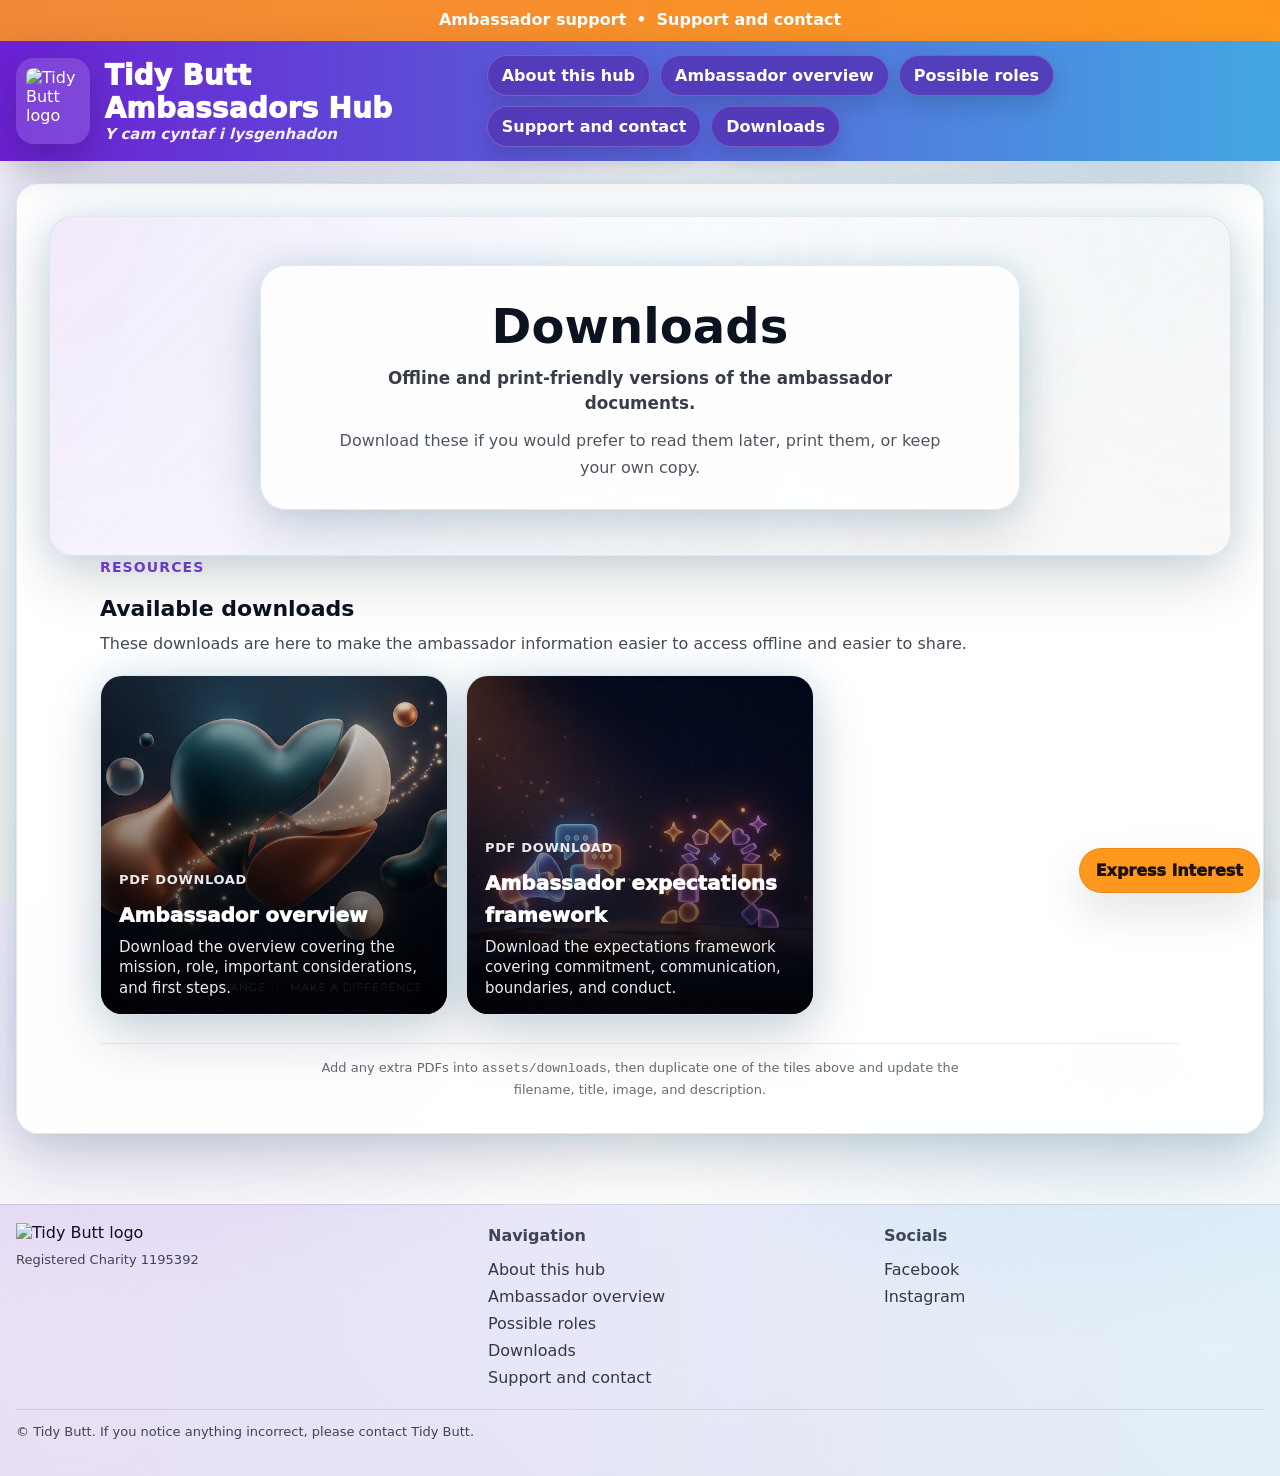
==== downloads/index.html @ c76aabf2 "Update index.html" ====
<!doctype html>
<html lang="en">
<head>
  <meta charset="utf-8" />
  <meta name="viewport" content="width=device-width, initial-scale=1" />
  <title>Tidy Butt Ambassadors Hub | Downloads</title>
  <link rel="stylesheet" href="../assets/css/styles.css" />
  <link rel="icon" type="image/png" sizes="96x96" href="../favicon-96x96.png" />
  <link rel="icon" type="image/svg+xml" href="../favicon.svg" />
  <link rel="shortcut icon" href="../favicon.ico" />
  <link rel="apple-touch-icon" sizes="180x180" href="../apple-touch-icon.png" />
  <meta name="apple-mobile-web-app-title" content="Tidy Butt Ambassadors Hub" />
  <link rel="manifest" href="../site.webmanifest" />
</head>
<body>
  <div data-page-content data-sidebar="false" data-active="downloads">
    <section class="hero hero-ambient hero-overview hero-overview-clean">
      <canvas class="hero-ripple-canvas" aria-hidden="true"></canvas>

      <div class="hero-content-wrap hero-overview-content">
        <div class="hero-home-inner">
          <div class="hero-overview-card hero-overview-card--mission-led" aria-labelledby="downloads-hero-title">
            <h1 id="downloads-hero-title">Downloads</h1>
            <p class="hero-overview-subline">
              Offline and print-friendly versions of the ambassador documents.
            </p>
            <p class="hero-overview-summary">
              Download these if you would prefer to read them later, print them, or keep your own copy.
            </p>
          </div>
        </div>
      </div>
    </section>

    <section class="tb-contained-block" aria-labelledby="downloads-title">
      <p class="tb-section-kicker">Resources</p>
      <h2 id="downloads-title">Available downloads</h2>
      <p>
        These downloads are here to make the ambassador information easier to access offline and easier to share.
      </p>

      <div class="tilegrid ambassador-tilegrid" aria-label="Downloadable ambassador documents">
        <a class="tile tile--feature" href="../assets/downloads/Ambassador%20Overview%20-%20Tidy%20Butt.pdf" target="_blank" rel="noopener">
          <img src="../assets/img/TB_empower.png" alt="Abstract illustration representing the ambassador overview document." />
          <div class="tiletext">
            <p class="eyebrow">PDF download</p>
            <p class="title">Ambassador overview</p>
            <p class="desc">Download the overview covering the mission, role, important considerations, and first steps.</p>
          </div>
        </a>

        <a class="tile tile--feature" href="../assets/downloads/Ambassador%20Expectations%20Framework%20-%20Tidy%20Butt.pdf" target="_blank" rel="noopener">
          <img src="../assets/img/TB_Resources.png" alt="Abstract illustration representing the ambassador expectations framework." />
          <div class="tiletext">
            <p class="eyebrow">PDF download</p>
            <p class="title">Ambassador expectations framework</p>
            <p class="desc">Download the expectations framework covering commitment, communication, boundaries, and conduct.</p>
          </div>
        </a>
      </div>
    </section>

    <section class="tb-download-subtle tb-contained-block" aria-labelledby="downloads-more-title">
      <p id="downloads-more-title" class="small">
        Add any extra PDFs into <code>assets/downloads</code>, then duplicate one of the tiles above and update the filename, title, image, and description.
      </p>
    </section>
  </div>

  <script src="../assets/js/layout.js"></script>
  <script src="../assets/js/main.js"></script>
</body>
</html>
---- assets/css/styles.css ----
/* =========================================================
   Tidy Butt Ambassadors Hub styles
   ========================================================= */

:root{
  --bg0:#f5f5f5;
  --bg1:#ffffff;

  --panel:#ffffff;
  --panelTint: rgba(255,255,255,0.92);
  --stroke:rgba(20,30,60,0.10);

  --tidy-orange:#ff981d;
  --tidy-orange-strong:#F08838;

  --tidy-purple:#6b20d2;
  --tidy-purple-pill:#5439b8;

  --tidy-blue:#43a7e3;

  --text:#0b1220;
  --muted:rgba(11,18,32,0.76);

  --radius:22px;

  --shadowSoft: 0 18px 45px rgba(9,16,28,0.12);
  --shadowHard: 0 22px 60px rgba(9,16,28,0.16);

  --glow: rgba(67,167,227,0.18);
  --glowPurple: rgba(107,32,210,0.14);

  --focusRing: rgba(107,32,210,0.40);
  --focusRing2: rgba(255,152,29,0.35);
}

*{box-sizing:border-box}
html,body{height:100%}

body{
  margin:0;
  color:var(--text);
  background:
    radial-gradient(900px 520px at 12% 12%, rgba(107,32,210,0.10), transparent 60%),
    radial-gradient(900px 520px at 88% 18%, rgba(67,167,227,0.12), transparent 55%),
    linear-gradient(180deg, var(--bg1), var(--bg0));
  font-family: Aptos, system-ui, -apple-system, Segoe UI, Roboto, Arial, sans-serif;
}

a{color:rgba(11,18,32,0.92)}
a:hover{color:rgba(11,18,32,1)}
a:focus{outline:3px solid var(--focusRing); outline-offset:3px}

.skip-link{
  position:absolute;
  left:-9999px;
  top:auto;
  width:1px;
  height:1px;
  overflow:hidden;
}
.skip-link:focus{
  left:16px;
  top:12px;
  width:auto;
  height:auto;
  padding:10px 12px;
  border-radius:10px;
  background:#ffffff;
  color:#000000;
  z-index:9999;
  box-shadow: var(--shadowSoft);
}

.pageshell{min-height:100vh; display:flex; flex-direction:column}

.topstrip{
  background: linear-gradient(90deg, var(--tidy-orange-strong), var(--tidy-orange));
  color:#ffffff;
}
.topstrip-inner{
  width:100%;
  margin:0;
  padding:10px 16px;
  display:flex;
  justify-content:center;
  gap:10px;
  font-weight:800;
}
.topstrip a{
  color:#ffffff;
  text-decoration:none;
  border-bottom:2px solid transparent;
  font-weight:900;
}
.topstrip a:hover{
  border-bottom-color:#ffffff;
}

.siteheader{
  background: linear-gradient(90deg, var(--tidy-purple), var(--tidy-blue));
  box-shadow: 0 12px 35px rgba(9,16,28,0.14);
  position: sticky;
  top: 0;
  z-index: 1000;
}
.siteheader-inner{
  width:100%;
  margin:0;
  padding:14px 16px;
  display:flex;
  align-items:center;
  justify-content:space-between;
  gap:16px;
}
.brand{
  display:flex;
  align-items:center;
  gap:14px;
  text-decoration:none;
  color:#ffffff;
}
.brand-logo{
  width:86px;
  height:86px;
  border-radius:18px;
  background: rgba(255,255,255,0.14);
  padding:10px;
  box-shadow: 0 14px 34px rgba(0,0,0,0.18);
}
.brand-title{
  font-size:28px;
  font-weight:950;
  letter-spacing:0.2px;
  color:#ffffff;
}
.brand-subtitle{
  font-size:15px;
  font-weight:750;
  font-style:italic;
  opacity:0.92;
  color:#ffffff;
}

.topnav{display:flex; gap:10px; align-items:center; flex-wrap:wrap}
.topnav-pill{
  text-decoration:none;
  color:#ffffff;
  font-weight:900;
  padding:10px 14px;
  border-radius:999px;
  border:1px solid rgba(255,255,255,0.18);
  background: rgba(84,57,184,0.92);
  box-shadow: 0 10px 22px rgba(0,0,0,0.14);
  transition: transform 120ms ease, filter 120ms ease, background 120ms ease;
}
.topnav-pill:hover{
  filter: brightness(1.06);
  transform: translateY(-1px);
}
.topnav-pill.is-active{
  background: rgba(84,57,184,1);
}

.pagemain{flex:1}
.pagelayout{
  width:100%;
  margin:0;
  padding:22px 16px 44px;
  display:grid;
  gap:22px;
}
.pagelayout.no-sidebar{grid-template-columns: 1fr}
.pagelayout.has-sidebar{
  grid-template-columns: 300px minmax(0, 1fr);
  align-items:start;
}

.pagepanel{
  width:100%;
  background: var(--panelTint);
  border: 1px solid var(--stroke);
  border-radius: var(--radius);
  overflow:hidden;
  box-shadow:
    var(--shadowHard),
    0 0 0 1px rgba(0,0,0,0.02),
    0 0 34px var(--glow);
}
.pagepanel-inner{padding:32px}

.coursehub{
  position: sticky;
  top: 110px;
  align-self:start;
  height: fit-content;
}
.coursehub-inner{
  background: rgba(255,255,255,0.92);
  border: 1px solid var(--stroke);
  border-radius: var(--radius);
  padding:16px;
  box-shadow: var(--shadowSoft), 0 0 28px var(--glowPurple);
}
.coursehub-title{
  margin:0 0 10px 0;
  color:rgba(11,18,32,0.70);
  font-weight:950;
}
.coursehub-list{
  list-style:none;
  padding:0;
  margin:0;
  display:flex;
  flex-direction:column;
  gap:8px;
}
.coursehub-link{
  display:block;
  padding:12px 12px;
  border-radius:16px;
  text-decoration:none;
  color:var(--text);
  border:1px solid transparent;
  background: rgba(84,57,184,0.06);
  transition: background 120ms ease, transform 120ms ease, border-color 120ms ease;
}
.coursehub-link:hover{
  background: rgba(84,57,184,0.10);
  border-color: rgba(107,32,210,0.25);
  transform: translateY(-1px);
}

h1{margin:0 0 10px 0; font-size:36px; letter-spacing:0.1px}
h2{margin:18px 0 10px 0; font-size:22px}
h3{margin:0 0 10px 0; font-size:18px}
p{margin:0 0 12px 0; color:var(--muted); line-height:1.6}
.small{font-size:13px; color:var(--muted)}
ul{margin:0 0 12px 18px; color:var(--muted)}
li{margin:0 0 6px 0}

.hero{
  position: relative;
  overflow: hidden;
  border-radius: 24px;
  min-height: 360px;
  background:
    linear-gradient(135deg, rgba(255,255,255,0.74), rgba(255,255,255,0.56)),
    radial-gradient(circle at top left, rgba(107,32,210,0.16), transparent 42%),
    radial-gradient(circle at top right, rgba(67,167,227,0.16), transparent 42%);
  border: 1px solid rgba(20,30,60,0.10);
  box-shadow: var(--shadowHard), 0 0 34px var(--glow);
  padding: 28px 24px 28px;
}

.hero-ripple-canvas{
  position:absolute;
  inset:0;
  width:100%;
  height:100%;
  display:block;
  z-index:0;
  pointer-events:none;
}

.hero-content-wrap{
  position:relative;
  z-index:1;
  width:100%;
}

.hero-home,
.hero-overview{
  text-align:center;
}

.hero-home-content,
.hero-overview-content{
  display:flex;
  justify-content:center;
  align-items:flex-start;
}

.hero-home-inner{
  width:min(980px, 100%);
  margin:0 auto;
}

.hero h1{
  margin:0 auto 10px;
  max-width:22ch;
  color:#0b1220;
  font-size: clamp(2.1rem, 4vw, 3rem);
}

.hero .tagline{
  font-style:italic;
  margin:0 auto 16px;
  max-width:72ch;
  color:rgba(11,18,32,0.68);
}

.hero .intro{
  max-width:78ch;
  margin:0 auto 14px;
  font-size:16px;
}

.hero-home-clean{
  min-height: 320px;
}

.hero-overview-clean{
  min-height: 340px;
}

.hero-home-card,
.hero-overview-card{
  width:min(780px, 100%);
  margin:20px auto 0;
  padding:32px 30px 28px;
  border-radius:26px;
  background: rgba(255,255,255,0.80);
  border:1px solid rgba(20,30,60,0.10);
  box-shadow: var(--shadowHard), 0 0 28px var(--glow);
  text-align:center;
  backdrop-filter: blur(10px);
}

.hero-home-card h1,
.hero-overview-card h1{
  margin:0 auto 12px;
  max-width:16ch;
}

.hero-home-subline{
  margin:0 auto 12px;
  max-width:34ch;
  font-size:1.08rem;
  font-weight:800;
  color:rgba(11,18,32,0.82);
  line-height:1.45;
}

.hero-overview-subline{
  margin:0 auto 12px;
  max-width:46ch;
  font-size:1.05rem;
  font-weight:800;
  color:rgba(11,18,32,0.82);
  line-height:1.5;
}

.hero-home-summary{
  margin:0 auto;
  max-width:58ch;
  color:rgba(11,18,32,0.72);
  line-height:1.65;
}

.hero-overview-summary{
  margin:0 auto;
  max-width:60ch;
  color:rgba(11,18,32,0.72);
  line-height:1.65;
}

.hero-home-actions{
  margin-top:20px;
  padding-top:16px;
  border-top:1px solid rgba(20,30,60,0.08);
  display:flex;
  justify-content:center;
  align-items:center;
  gap:16px;
  flex-wrap:wrap;
}

.hero-secondary-link{
  font-weight:900;
  text-decoration:none;
  color:rgba(107,32,210,0.90);
  border-bottom:2px solid transparent;
}
.hero-secondary-link:hover{
  border-bottom-color:rgba(107,32,210,0.50);
}

a.cta.ambassador-pulse-soft{
  animation: ambassadorPulseSoft 3s ease-in-out infinite;
}
@keyframes ambassadorPulseSoft{
  0%{
    transform:translateY(0);
    box-shadow: 0 10px 22px rgba(17,24,39,0.10), 0 0 0 0 rgba(240,136,56,0.16);
  }
  60%{
    transform:translateY(-1px);
    box-shadow: 0 12px 24px rgba(17,24,39,0.12), 0 0 0 12px rgba(240,136,56,0);
  }
  100%{
    transform:translateY(0);
    box-shadow: 0 10px 22px rgba(17,24,39,0.10), 0 0 0 0 rgba(240,136,56,0);
  }
}

.tb-soft-intro-card{
  width:min(900px, 100%);
  margin:22px auto 0;
  padding:20px 22px;
  border-radius:22px;
  background: rgba(255,255,255,0.80);
  border:1px solid rgba(20,30,60,0.10);
  box-shadow: var(--shadowSoft), 0 0 28px var(--glow);
  text-align:left;
}
.tb-soft-intro-card--embedded{
  margin-top:20px;
}

.intro--wide{
  max-width:none;
}

.overview-hero-image--wide{
  max-width:1080px;
  margin:20px auto 0;
}
.overview-hero-image--wide img{
  width:100%;
  max-height:none;
  aspect-ratio:16 / 6.8;
  object-fit:cover;
  object-position:center 62%;
  border-radius:24px;
  border:1px solid rgba(20,30,60,0.10);
  box-shadow: var(--shadowSoft), 0 0 28px var(--glow);
}

.tb-contained-block{
  max-width:1080px;
  margin-left:auto;
  margin-right:auto;
}

.tb-mission-card{
  margin-top:22px;
  padding:26px 28px;
  border-radius:24px;
  background: rgba(255,255,255,0.92);
  border: 1px solid rgba(20,30,60,0.10);
  box-shadow: var(--shadowSoft), 0 0 28px var(--glow);
}
.tb-mission-card blockquote{
  margin:0;
  padding:0;
  font-size:1.08rem;
  line-height:1.8;
  font-style:italic;
  color: rgba(11,18,32,0.84);
}
.tb-mission-under{
  margin-top:18px;
  padding-top:18px;
  border-top:1px solid rgba(20,30,60,0.10);
}

.tb-question-panel{
  margin-top:16px;
  padding:18px;
  border-radius:18px;
  background: rgba(255,255,255,0.65);
  border:1px solid rgba(20,30,60,0.10);
}
.tb-question-panel h3{
  margin-top:0;
  margin-bottom:12px;
}
.tb-question-list{
  display:grid;
  gap:10px;
  margin-top:8px;
}
.tb-question-list p{
  margin:0;
  padding:12px 14px;
  border-radius:16px;
  font-weight:700;
}
.tb-question-list--blue p{
  background: rgba(67,167,227,0.10);
  border:1px solid rgba(67,167,227,0.24);
}
.tb-mission-continue-line{
  margin:16px 0 0;
  font-weight:800;
  color:rgba(11,18,32,0.82);
  text-align:center;
}

.tb-accordion{
  margin-top:24px;
  display:grid;
  gap:14px;
}
.tb-accordion-item{
  border-radius:22px;
  border:1px solid rgba(20,30,60,0.10);
  background: rgba(255,255,255,0.90);
  box-shadow: var(--shadowSoft), 0 0 20px var(--glow);
  overflow:hidden;
}
.tb-accordion-trigger{
  width:100%;
  border:0;
  padding:18px 22px;
  text-align:left;
  font:inherit;
  font-size:1rem;
  font-weight:950;
  cursor:pointer;
  position:relative;
}
.tb-accordion-trigger-gradient{
  background: linear-gradient(90deg, rgba(107,32,210,0.96), rgba(67,167,227,0.92));
  color:#ffffff;
}
.tb-accordion-trigger::after{
  content:"+";
  position:absolute;
  right:20px;
  top:50%;
  transform:translateY(-50%);
  font-size:1.2rem;
  font-weight:900;
  color:#ffffff;
}
.tb-accordion-item.is-open .tb-accordion-trigger::after{
  content:"–";
}
.tb-accordion-panel{
  max-height:0;
  overflow:hidden;
  transition:max-height 320ms ease;
}
.tb-accordion-inner{
  padding:14px 22px 22px;
}
.tb-emphasis-line{
  margin:14px 0;
  padding:12px 14px;
  border-left:5px solid var(--tidy-orange-strong);
  background: rgba(240,136,56,0.10);
  border-radius:10px;
  font-weight:950;
  color:#0b1220;
}

.reveal-stagger > *{
  opacity:1;
  transform:none;
  animation:none;
}
.reveal-stagger.is-revealing > *{
  opacity:0;
  transform:translateY(12px);
  animation: revealUp 500ms ease forwards;
}
.reveal-stagger.is-revealing > *:nth-child(1){ animation-delay:40ms; }
.reveal-stagger.is-revealing > *:nth-child(2){ animation-delay:90ms; }
.reveal-stagger.is-revealing > *:nth-child(3){ animation-delay:140ms; }
.reveal-stagger.is-revealing > *:nth-child(4){ animation-delay:190ms; }
.reveal-stagger.is-revealing > *:nth-child(5){ animation-delay:240ms; }
.reveal-stagger.is-revealing > *:nth-child(6){ animation-delay:290ms; }
.reveal-stagger.is-revealing > *:nth-child(7){ animation-delay:340ms; }
.reveal-stagger.is-revealing > *:nth-child(8){ animation-delay:390ms; }
.reveal-stagger.is-revealing > *:nth-child(9){ animation-delay:440ms; }
.reveal-stagger.is-revealing > *:nth-child(10){ animation-delay:490ms; }

@keyframes revealUp{
  to{
    opacity:1;
    transform:translateY(0);
  }
}

.roles-page-section{
  margin-top:24px;
}
.roles-page-card{
  background: rgba(255,255,255,0.88);
  border:1px solid rgba(20,30,60,0.10);
  border-radius:24px;
  padding:28px;
  box-shadow: var(--shadowHard), 0 0 28px var(--glow);
}
.roles-carousel-wrap{
  overflow:hidden;
  margin-top:18px;
}
.roles-carousel-heading{
  display:flex;
  justify-content:space-between;
  align-items:end;
  gap:18px;
  flex-wrap:wrap;
}
.roles-carousel-controls{
  display:flex;
  gap:10px;
  flex-wrap:wrap;
}
.roles-carousel-controls button{
  appearance:none;
  border:1px solid rgba(0,0,0,0.10);
  background: var(--tidy-orange);
  color:#1b1205;
  border-radius:999px;
  padding:11px 16px;
  font-weight:900;
  cursor:pointer;
  box-shadow: var(--shadowSoft);
  transition: transform 120ms ease, filter 120ms ease;
}
.roles-carousel-controls button:hover{
  transform:translateY(-1px);
  filter:brightness(0.98);
}

.roles-carousel-heading--compact{
  justify-content:center;
}

.roles-carousel-wrap--inside,
.roles-carousel-wrap--page{
  position:relative;
}

.roles-carousel-chevron{
  position:absolute;
  top:50%;
  transform:translateY(-50%);
  width:46px;
  height:46px;
  border-radius:999px;
  border:1px solid rgba(0,0,0,0.10);
  background: var(--tidy-orange);
  color:#1b1205;
  box-shadow: var(--shadowSoft);
  font-size:1.8rem;
  line-height:1;
  font-weight:900;
  cursor:pointer;
  display:flex;
  align-items:center;
  justify-content:center;
  z-index:5;
  transition: transform 120ms ease, filter 120ms ease;
}

.roles-carousel-chevron:hover{
  filter:brightness(0.98);
}

.roles-carousel-chevron--left{
  left:8px;
}

.roles-carousel-chevron--right{
  right:8px;
}

.hero-home-actions--single{
  justify-content:center;
}

.hero-overview-card--mission-led{
  width:min(760px, 100%);
}

.tb-section-kicker{
  margin:0 0 8px 0;
  font-size:14px;
  font-weight:900;
  letter-spacing:0.08em;
  text-transform:uppercase;
  color:rgba(107,32,210,0.88);
}

.tb-mission-card--featured{
  position:relative;
  margin-top:24px;
  padding:30px 30px 28px;
  border-radius:26px;
  background:
    linear-gradient(180deg, rgba(255,255,255,0.96), rgba(255,255,255,0.90));
  box-shadow:
    var(--shadowHard),
    0 0 0 1px rgba(0,0,0,0.02),
    0 0 34px rgba(107,32,210,0.10);
}

.tb-mission-card--featured h2{
  font-size: clamp(1.8rem, 3vw, 2.4rem);
  margin-top:0;
}

@media (max-width: 980px){
  .roles-carousel-chevron{
    top:auto;
    bottom:-6px;
    transform:none;
    width:42px;
    height:42px;
  }

  .roles-carousel-chevron--left{
    left:calc(50% - 52px);
  }

  .roles-carousel-chevron--right{
    right:calc(50% - 52px);
  }

  .roles-carousel-wrap--inside,
  .roles-carousel-wrap--page{
    padding-bottom:52px;
  }
}
.role-carousel{
  position:relative;
  margin-top:18px;
  min-height:390px;
}
.role-card{
  position:absolute;
  top:0;
  left:50%;
  width:min(760px, 94%);
  min-height:330px;
  transform: translateX(-50%) scale(0.92);
  opacity:0;
  pointer-events:none;
  transition: transform 280ms ease, opacity 280ms ease;
  background: rgba(255,255,255,0.96);
  border:1px solid rgba(20,30,60,0.14);
  border-radius:22px;
  padding:28px;
  box-shadow: var(--shadowHard), 0 0 34px var(--glow);
}
.role-card-title-wrap{
  display:flex;
  justify-content:center;
  margin-bottom:10px;
}
.role-card h3{
  text-align:center;
  width:fit-content;
  margin:0 auto 8px;
  padding:10px 16px;
  border-radius:999px;
  background: rgba(107,32,210,0.08);
}
.role-card.is-active{
  opacity:1;
  pointer-events:auto;
  transform: translateX(-50%) scale(1);
  z-index:3;
}
.role-card.is-left{
  opacity:0.36;
  transform: translateX(calc(-50% - 250px)) scale(0.90);
  z-index:2;
  cursor:pointer;
}
.role-card.is-right{
  opacity:0.36;
  transform: translateX(calc(-50% + 250px)) scale(0.90);
  z-index:2;
  cursor:pointer;
}
.role-card.is-hidden{
  opacity:0;
  z-index:1;
}

.tb-chip-cloud{
  position:relative;
  min-height:220px;
  padding:18px 6px;
  display:flex;
  flex-wrap:wrap;
  justify-content:center;
  align-items:center;
  gap:14px 18px;
}
.tb-chip{
  display:inline-flex;
  align-items:center;
  padding:12px 16px;
  border-radius:999px;
  background: linear-gradient(90deg, rgba(107,32,210,0.12), rgba(67,167,227,0.12));
  border:1px solid rgba(20,30,60,0.10);
  box-shadow: var(--shadowSoft), 0 0 18px var(--glow);
  font-weight:800;
  font-style:italic;
  animation: floatWord 5.5s ease-in-out infinite;
}
.tb-chip-cloud.is-revealing .tb-chip{
  opacity:0;
  animation: cloudFloatIn 620ms ease forwards, floatWord 5.5s ease-in-out infinite;
}
.tb-chip:nth-child(1){ transform: translate(-20px, 6px) rotate(-3deg); animation-delay: 0s; }
.tb-chip:nth-child(2){ transform: translate(18px, -10px) rotate(2deg); animation-delay: 0.6s; }
.tb-chip:nth-child(3){ transform: translate(-8px, 12px) rotate(-2deg); animation-delay: 1.1s; }
.tb-chip:nth-child(4){ transform: translate(22px, 4px) rotate(3deg); animation-delay: 1.7s; }
.tb-chip:nth-child(5){ transform: translate(-24px, -8px) rotate(-1deg); animation-delay: 2.1s; }
.tb-chip:nth-child(6){ transform: translate(8px, 14px) rotate(2deg); animation-delay: 2.8s; }
.tb-chip:nth-child(7){ transform: translate(-14px, -12px) rotate(-2deg); animation-delay: 3.2s; }
.tb-chip:nth-child(8){ transform: translate(16px, 10px) rotate(1deg); animation-delay: 3.9s; }

@keyframes cloudFloatIn{
  from{
    opacity:0;
    transform:translateY(14px) scale(0.96);
  }
  to{
    opacity:1;
    transform:translateY(0) scale(1);
  }
}
@keyframes floatWord{
  0%, 100%{ translate:0 0; }
  50%{ translate:0 -6px; }
}

.tilegrid{
  margin-top:18px;
  display:grid;
  grid-template-columns: repeat(3, 1fr);
  gap:18px;
}
.tile{
  position:relative;
  border-radius:22px;
  overflow:hidden;
  border:1px solid rgba(20,30,60,0.12);
  box-shadow: var(--shadowHard), 0 0 34px var(--glow);
  text-decoration:none;
  color:#ffffff;
  min-height:340px;
  background: rgba(255,255,255,0.04);
}
.tile img{
  width:100%;
  height:100%;
  object-fit:cover;
  display:block;
  transform:scale(1.02);
  transition: transform 200ms ease;
}
.tile::after{
  content:"";
  position:absolute;
  inset:0;
  background: linear-gradient(180deg, rgba(0,0,0,0.08) 0%, rgba(0,0,0,0.56) 70%, rgba(0,0,0,0.76) 100%);
}
.tile:hover img{transform:scale(1.06)}
.tiletext{
  position:absolute;
  left:18px;
  right:18px;
  bottom:16px;
  z-index:2;
}
.tiletext .eyebrow{
  margin:0 0 8px 0;
  font-size:13px;
  font-weight:900;
  text-transform:uppercase;
  letter-spacing:0.05em;
  color:rgba(255,255,255,0.90);
}
.tiletext .title{
  font-size:20px;
  font-weight:950;
  margin:0 0 6px;
  color:#fff;
}
.tiletext .desc{
  margin:0;
  color:rgba(255,255,255,0.92);
  line-height:1.35;
  font-size:15px;
}

.tile--mailto .tile-mailto-hint{
  margin:10px 0 0 0;
  max-height:0;
  opacity:0;
  overflow:hidden;
  color:rgba(255,255,255,0.92);
  font-size:13px;
  line-height:1.4;
  transform:translateY(6px);
  transition:max-height 220ms ease, opacity 220ms ease, transform 220ms ease;
}
.tile--mailto:hover .tile-mailto-hint,
.tile--mailto:focus-visible .tile-mailto-hint,
.tile--mailto:focus-within .tile-mailto-hint{
  max-height:48px;
  opacity:1;
  transform:translateY(0);
}

.ambassador-tilegrid-home{
  margin-top:24px;
}

.sessionsblock{
  margin-top:16px;
  padding-top:14px;
  border-top:1px solid rgba(20,30,60,0.10);
  text-align:left;
}
.sessionsblock-home{
  margin-top:24px;
}
.sessionlinks{
  margin-top:10px;
  display:grid;
  grid-template-columns: repeat(3, 1fr);
  gap:12px;
}
.sessionlinks-home{
  grid-template-columns: repeat(3, minmax(0, 1fr));
}

.sessionlinks a,
.pagepanel-inner a.cta,
.express-interest-float a{
  text-decoration:none;
  font-weight:950;
  border-radius:999px;
  padding:12px 16px;
  background: var(--tidy-orange);
  color:#1b1205;
  border:1px solid rgba(0,0,0,0.10);
  box-shadow: var(--shadowSoft);
  transition: transform 120ms ease, filter 120ms ease, box-shadow 180ms ease;
}
.sessionlinks a:hover,
.pagepanel-inner a.cta:hover,
.express-interest-float a:hover{
  transform:translateY(-1px);
  filter:brightness(0.98);
}

a[data-mailto-hint]{
  position:relative;
}

a[data-mailto-hint]::after{
  content:attr(data-mailto-hint);
  position:absolute;
  bottom:calc(100% + 10px);
  right:0;
  left:auto;
  transform:translateY(6px);
  width:min(280px, calc(100vw - 40px));
  padding:10px 12px;
  border-radius:14px;
  background: rgba(11,18,32,0.92);
  color:#ffffff;
  font-size:13px;
  line-height:1.4;
  text-align:center;
  opacity:0;
  pointer-events:none;
  box-shadow: var(--shadowSoft);
  transition: opacity 180ms ease, transform 180ms ease;
  z-index:20;
  white-space:normal;
}

a[data-mailto-hint]:hover::after,
a[data-mailto-hint]:focus-visible::after{
  opacity:1;
  transform:translateY(0);
}

.tile--mailto[data-mailto-hint]::after{
  display:none;
}

.cta-row{
  margin-top:16px;
  padding-top:14px;
  border-top:1px solid rgba(20,30,60,0.10);
  display:flex;
  gap:12px;
  flex-wrap:wrap;
}
.cta-row-centre{
  justify-content:center;
}

.pagepanel-inner a.cta.ambassador-pulse{
  animation: ambassadorPulse 2.6s ease-in-out infinite;
}
@keyframes ambassadorPulse{
  0%{
    box-shadow: 0 10px 22px rgba(17,24,39,0.10), 0 0 0 0 rgba(240,136,56,0.20);
  }
  70%{
    box-shadow: 0 10px 22px rgba(17,24,39,0.10), 0 0 0 14px rgba(240,136,56,0);
  }
  100%{
    box-shadow: 0 10px 22px rgba(17,24,39,0.10), 0 0 0 0 rgba(240,136,56,0);
  }
}

.express-interest-float{
  position: fixed;
  right: 20px;
  bottom: 20px;
  z-index: 1200;
  max-width: calc(100vw - 32px);
}

.tb-download-subtle{
  margin-top:28px;
  padding-top:14px;
  border-top:1px solid rgba(20,30,60,0.08);
  text-align:center;
}
.tb-download-subtle .small{
  max-width:78ch;
  margin:0 auto;
  color: rgba(11,18,32,0.62);
}
.tb-download-subtle a{
  font-weight:700;
}

.sitefooter{
  margin-top:26px;
  background: linear-gradient(90deg, rgba(107,32,210,0.12), rgba(67,167,227,0.12));
  border-top:1px solid rgba(20,30,60,0.10);
}
.sitefooter-inner{
  width:100%;
  margin:0;
  padding:18px 16px 22px;
}
.footergrid{
  display:grid;
  grid-template-columns:1.2fr 1fr 1fr;
  gap:16px;
  align-items:start;
}
.footerlogo{
  width:140px;
  height:auto;
  display:block;
  margin-bottom:8px;
}
.footerlinks{list-style:none; padding:0; margin:0}
.footerlinks li{margin:0 0 8px 0}
.footerlinks a{
  color:rgba(11,18,32,0.82);
  text-decoration:none;
  border-bottom:2px solid transparent;
}
.footerlinks a:hover{
  border-bottom-color: rgba(11,18,32,0.50);
}
.footerfineprint{
  margin-top:14px;
  padding-top:12px;
  border-top:1px solid rgba(20,30,60,0.10);
}

@media (max-width: 980px){
  .pagelayout.has-sidebar{grid-template-columns:1fr}
  .coursehub{position:relative; top:auto}
  .tilegrid{grid-template-columns:1fr}
  .sessionlinks{grid-template-columns:1fr}
  .footergrid{grid-template-columns:1fr}
  .siteheader-inner{flex-direction:column; align-items:flex-start}
  .topnav{align-self:stretch; justify-content:flex-start}

  .hero{
    min-height: 320px;
    padding: 24px 18px 24px;
  }

  .hero-home-card,
  .hero-overview-card,
  .tb-soft-intro-card{
    width:100%;
    padding:24px 18px 22px;
  }

  .overview-hero-image--wide img{
    aspect-ratio:16 / 8.2;
  }

  .role-carousel{
    min-height:0;
    height:auto;
  }

  .role-card{
    position:relative;
    left:auto;
    width:100%;
    min-height:0;
    transform:none !important;
    opacity:1 !important;
    pointer-events:auto;
    margin:0 0 12px 0;
  }

  .role-card.is-left,
  .role-card.is-right,
  .role-card.is-hidden{
    display:none !important;
  }

  .express-interest-float{
    right:16px;
    left:16px;
    bottom:16px;
    max-width:none;
  }

  .express-interest-float a{
    width:100%;
    justify-content:center;
  }

  .express-interest-float a[data-mailto-hint]::after{
    right:0;
    left:0;
    width:auto;
  }

  .cta-row,
  .hero-home-actions{
    flex-direction:column;
    align-items:stretch;
  }

  .hero-secondary-link{
    text-align:center;
  }

  .pagepanel-inner a.cta{
    width:100%;
    justify-content:center;
  }
}
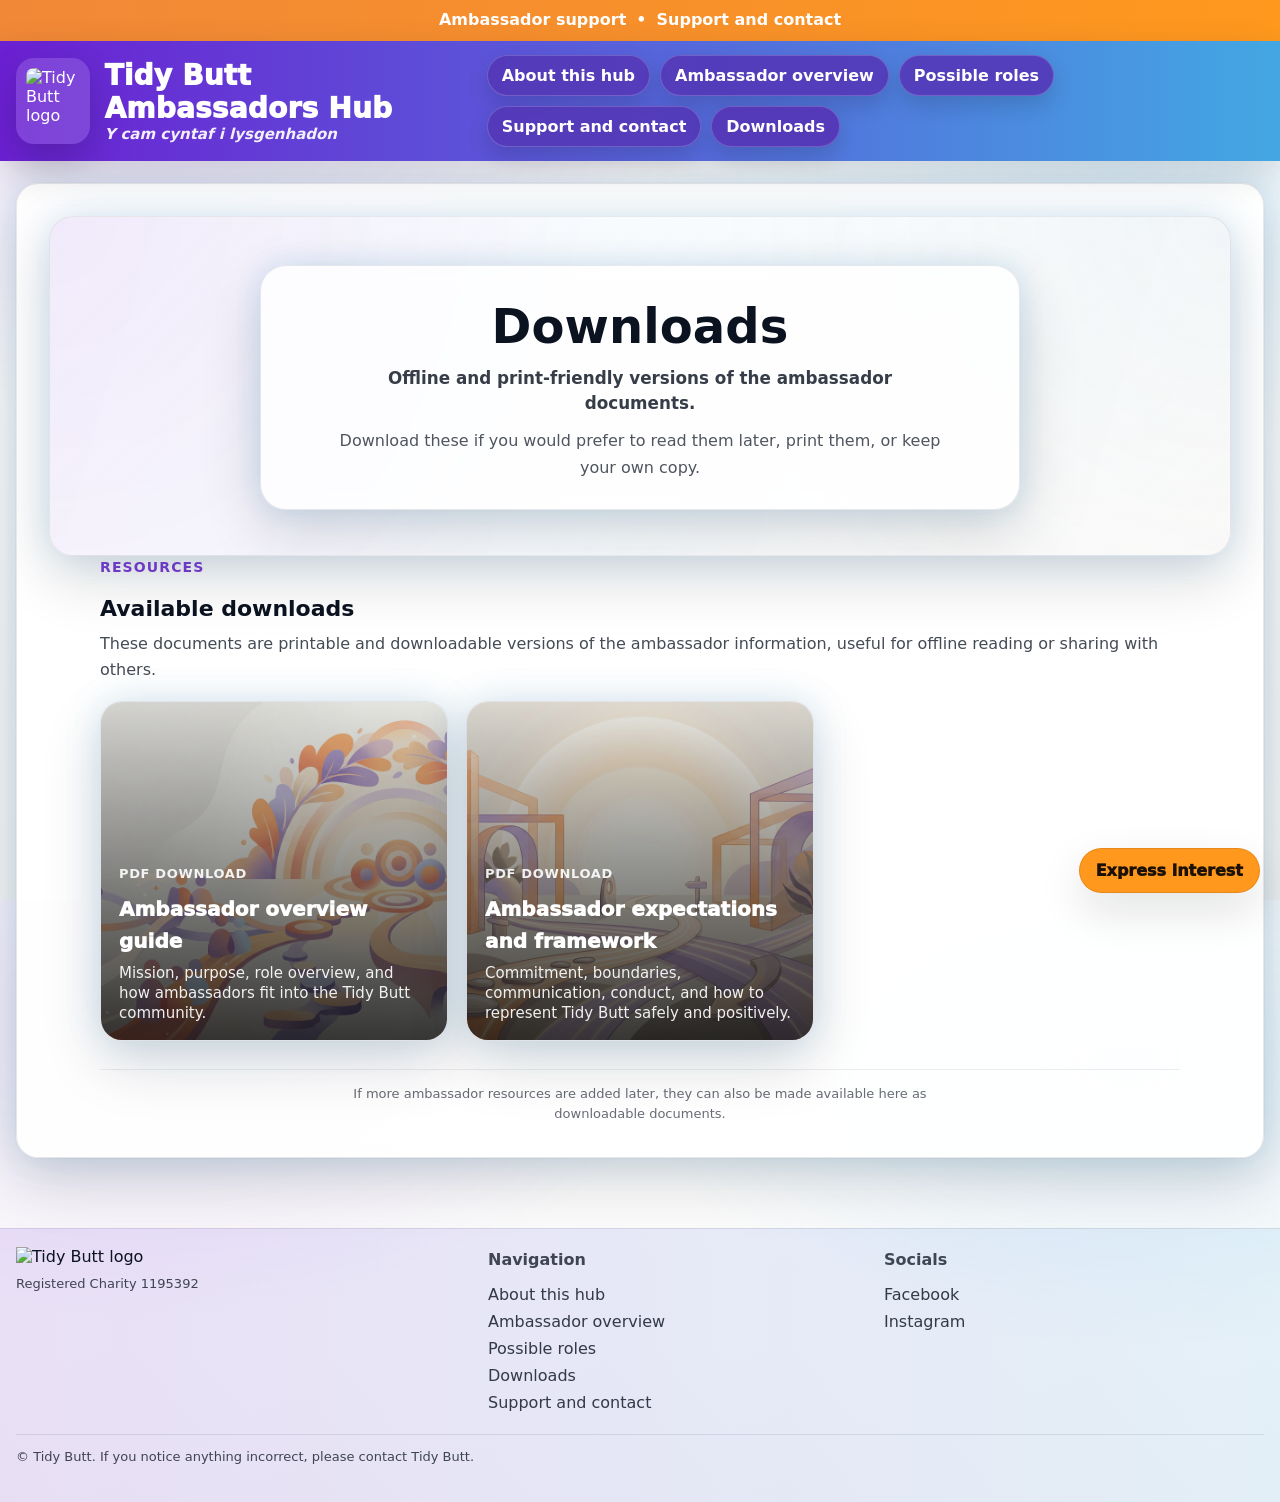
==== commit 14635827: "Create index.html" ====
--- a/downloads/index.html
+++ b/downloads/index.html
@@ -36,25 +36,29 @@
       <p class="tb-section-kicker">Resources</p>
       <h2 id="downloads-title">Available downloads</h2>
       <p>
-        These downloads are here to make the ambassador information easier to access offline and easier to share.
+        These documents are printable and downloadable versions of the ambassador information, useful for offline reading or sharing with others.
       </p>
 
       <div class="tilegrid ambassador-tilegrid" aria-label="Downloadable ambassador documents">
         <a class="tile tile--feature" href="../assets/downloads/Ambassador%20Overview%20-%20Tidy%20Butt.pdf" target="_blank" rel="noopener">
-          <img src="../assets/img/TB_empower.png" alt="Abstract illustration representing the ambassador overview document." />
+          <img src="../assets/img/TB-Ambassador overview.png" alt="Abstract illustration representing the ambassador overview guide." />
           <div class="tiletext">
             <p class="eyebrow">PDF download</p>
-            <p class="title">Ambassador overview</p>
-            <p class="desc">Download the overview covering the mission, role, important considerations, and first steps.</p>
+            <p class="title">Ambassador overview guide</p>
+            <p class="desc">
+              Mission, purpose, role overview, and how ambassadors fit into the Tidy Butt community.
+            </p>
           </div>
         </a>
 
         <a class="tile tile--feature" href="../assets/downloads/Ambassador%20Expectations%20Framework%20-%20Tidy%20Butt.pdf" target="_blank" rel="noopener">
-          <img src="../assets/img/TB_Resources.png" alt="Abstract illustration representing the ambassador expectations framework." />
+          <img src="../assets/img/TB-Ambassador Expectations.png" alt="Abstract illustration representing the ambassador expectations and framework document." />
           <div class="tiletext">
             <p class="eyebrow">PDF download</p>
-            <p class="title">Ambassador expectations framework</p>
-            <p class="desc">Download the expectations framework covering commitment, communication, boundaries, and conduct.</p>
+            <p class="title">Ambassador expectations and framework</p>
+            <p class="desc">
+              Commitment, boundaries, communication, conduct, and how to represent Tidy Butt safely and positively.
+            </p>
           </div>
         </a>
       </div>
@@ -62,7 +66,7 @@
 
     <section class="tb-download-subtle tb-contained-block" aria-labelledby="downloads-more-title">
       <p id="downloads-more-title" class="small">
-        Add any extra PDFs into <code>assets/downloads</code>, then duplicate one of the tiles above and update the filename, title, image, and description.
+        If more ambassador resources are added later, they can also be made available here as downloadable documents.
       </p>
     </section>
   </div>
